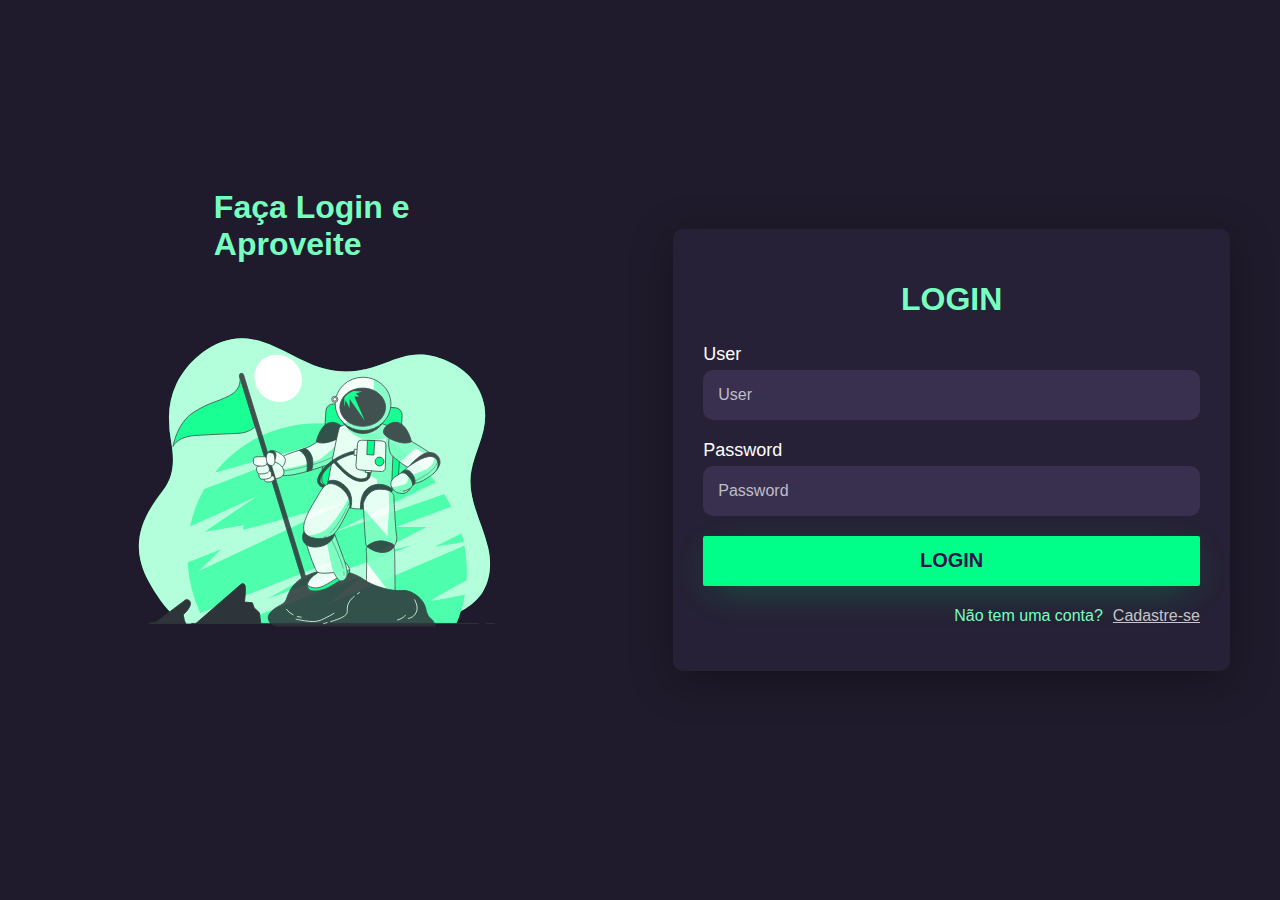
==== index.html @ 4dd0f3a8 "commit" ====
<!DOCTYPE html>
<html lang="en">
<head>
    <meta charset="UTF-8">
    <meta name="viewport" content="width=device-width, initial-scale=1.0">
    <title>Login</title>
    <link rel="stylesheet" href="login.css">
    <script src="login.js" defer></script>
    <link rel="shortcut icon" href="../svgs/logo.png" type="image/x-icon">
</head>
<body>
    <main>
        <div>
            <h1 class="h1LoginLeft">Faça Login e <br>Aproveite</h1>
            <img src="svgs/astronaut-animate (3).svg" class="image" alt="astronaut">
        </div>
        <form action="" id="form">
            <div class="divH1">
                <h1>login</h1>
            </div>
            <label for="user" class="labels">User</label>
            <input id="user" type="text" class="inputs" placeholder="User">

            <label for="password" class="labels">Password</label>
            <input id="password" type="password" class="inputs" placeholder="Password">

            <p style="display: none;" id="loginError">Incorrect username or password</p>

            <input type="submit" class="submit" id="submit" value="login">

            <div class="signup">
                <p class="signupP">Não tem uma conta?</p>
                <a href="/signup/signup.html" class="signupLink">Cadastre-se</a>
            </div>
        </form>
    </main>
</body>
</html>
---- login.css ----
* {
    font-family: sans-serif;
    color: white;
    box-sizing: border-box;
}

html {
    height: 100%;
}

body {
    background-color: #201b2c;
    display: flex;
    justify-content: center;
    align-items: center;
    height: 100%;
    margin: 0;
}

main{
    display: flex;
    justify-content: space-between;
    align-items: center;
    border-radius: 10px;
    border-width: 0px;
    border-style: solid;
    flex-direction: row;
    padding: 0px 100px;
    width: 100%;
    height: 100%;
    gap: 300px;
}
main > div{
    width: 100%;
    height: 100%;
    display: flex;
    justify-content: center;
    flex-direction: column;
    align-items: center;
}
.h1LoginLeft{
    margin: 0;
}
.image{
    width: 35vw;
}
h1{
    color: #77ffc0;

}
form{
    display: flex;
    align-items: flex-start;
    justify-content: center;
    flex-direction: column;
    background: #2a233ab3;
    border-radius: 10px;
    padding: 30px;
    width: 100%;
    box-shadow: 0px 10px 40px #00000056;
}
.divH1{
    display: flex;
    align-items: center;
    justify-content: center;
    text-align: center;
    width: 100%;
}
.divH1 > h1{
    text-transform: uppercase;
}
.labels{
    text-align: left;
    margin-top: 5px;
    margin-bottom: 5px;
    align-items: start;
    font-size: 18px;
}
.inputs{
    margin-bottom: 15px;
    width: 100%;
    border-width: 0px;
    border-radius: 10px;
    border: none;
    padding: 15px;
    height: 50px;
    font-size: 16px;
    background: #413658b3;
    color: white;
    outline: none;
    box-sizing: border-box;
}
.inputs::placeholder{
    color: rgba(255, 255, 255, 0.696);
}
.submit{
    background-color: rgb(0, 255, 136);
    width: 100%;
    border-radius: 2px;
    border-width: 0px;
    font-size: 20px;
    margin-top: 5px;
    color: #2b134b;
    font-weight: 600;
    outline: none;
    text-transform: uppercase;
    font-weight: 800;
    height: 50px;
    box-shadow: 0px 10px 40px -12px #00ff8052;
}
.loginError{
    display: block !important;
    color: red;
    margin-top: 0px;
}
.submit:hover{
    cursor: pointer;

}
.signup{
    display: flex;
    flex-direction: row;
    justify-content: right;
    align-items: center;
    width: 100%;
    gap: 10px;
    margin-top: 5px;
}
.signupP{
    color: #77ffc0;
}
.signupLink{
    color: rgba(255, 255, 255, 0.742);
}
.invalidUser{
    border-color: red;
    border-width: 1px;
    border: solid red 1px;
}
.invalidPassword{
    border-color: red;
    border-width: 1px;
    border: solid red 1px;
}
.invalidConfirmPassword{
    border-color: red;
    border-width: 1px;
    border: solid red 1px;
}
.userError{
    color: red;
    display: block !important;
    margin-top: 0px;
}
.passwordError{
    color: red;
    display: block !important;
    margin-top: 0px;
}
.confirmError{
    color: red;
    display: block !important;
    margin-top: 0px;
}
.errorP{
    margin-bottom: 30px;
}
.loading{
    background-color: rgb(0, 162, 87);
}
@media screen and (max-width: 1500px) {
    main{
        gap: 200px;
    }
}
@media screen and (max-width: 1300px) {
    main{
        gap: 100px;
        padding: 0 50px;
    }
}
@media screen and (max-width: 1000px) {
    main{
        gap: 50px;
    }
}
@media screen and (max-width: 850px) {
    h1{
        font-size: 16px;
    }
    .labels{
        font-size: 16px;
    }
    .inputs{
        font-size: 13px;
    }
    .submit{
        font-size: 16px;
        height: 40px;
    }
    body{
        margin: 20px 0;
    }
    main{
        flex-direction: column;
        padding: 0;
        margin: 0 10px;
    }
    main > div{
        order: 2;
    }
    form{
        order: 1;
        height: 100%;
        width: 350px;
        padding: 5px 30px;
    }
    .image{
        width: 100%;
        height: 250px;
    }
}
@media screen and (max-width: 400px) {
    form{
        width: 100%;
    }
}
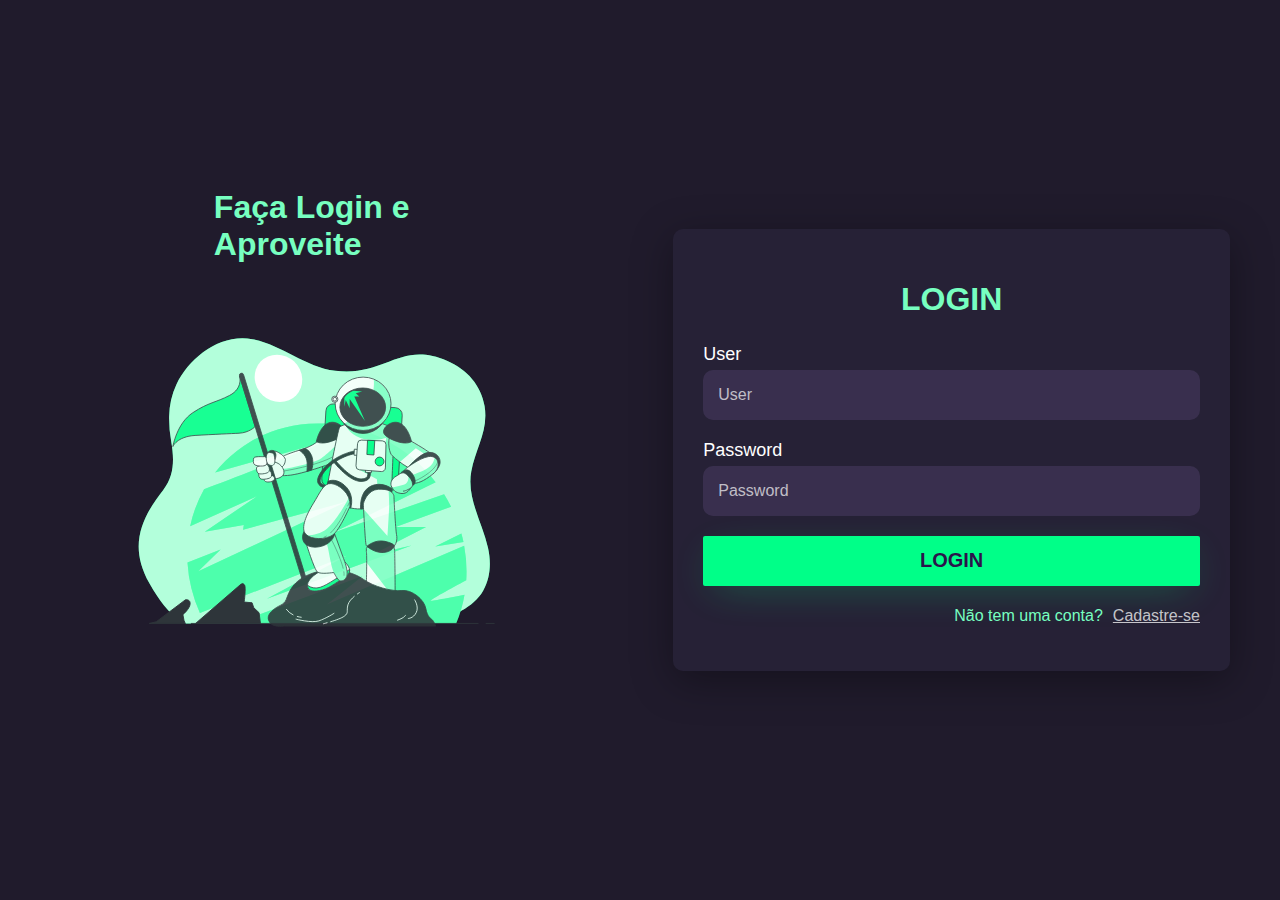
==== commit 02cb45f3: "changes" ====
--- a/index.html
+++ b/index.html
@@ -30,7 +30,7 @@
 
             <div class="signup">
                 <p class="signupP">Não tem uma conta?</p>
-                <a href="/signup/signup.html" class="signupLink">Cadastre-se</a>
+                <a href="signup/signup.html" class="signupLink">Cadastre-se</a>
             </div>
         </form>
     </main>
